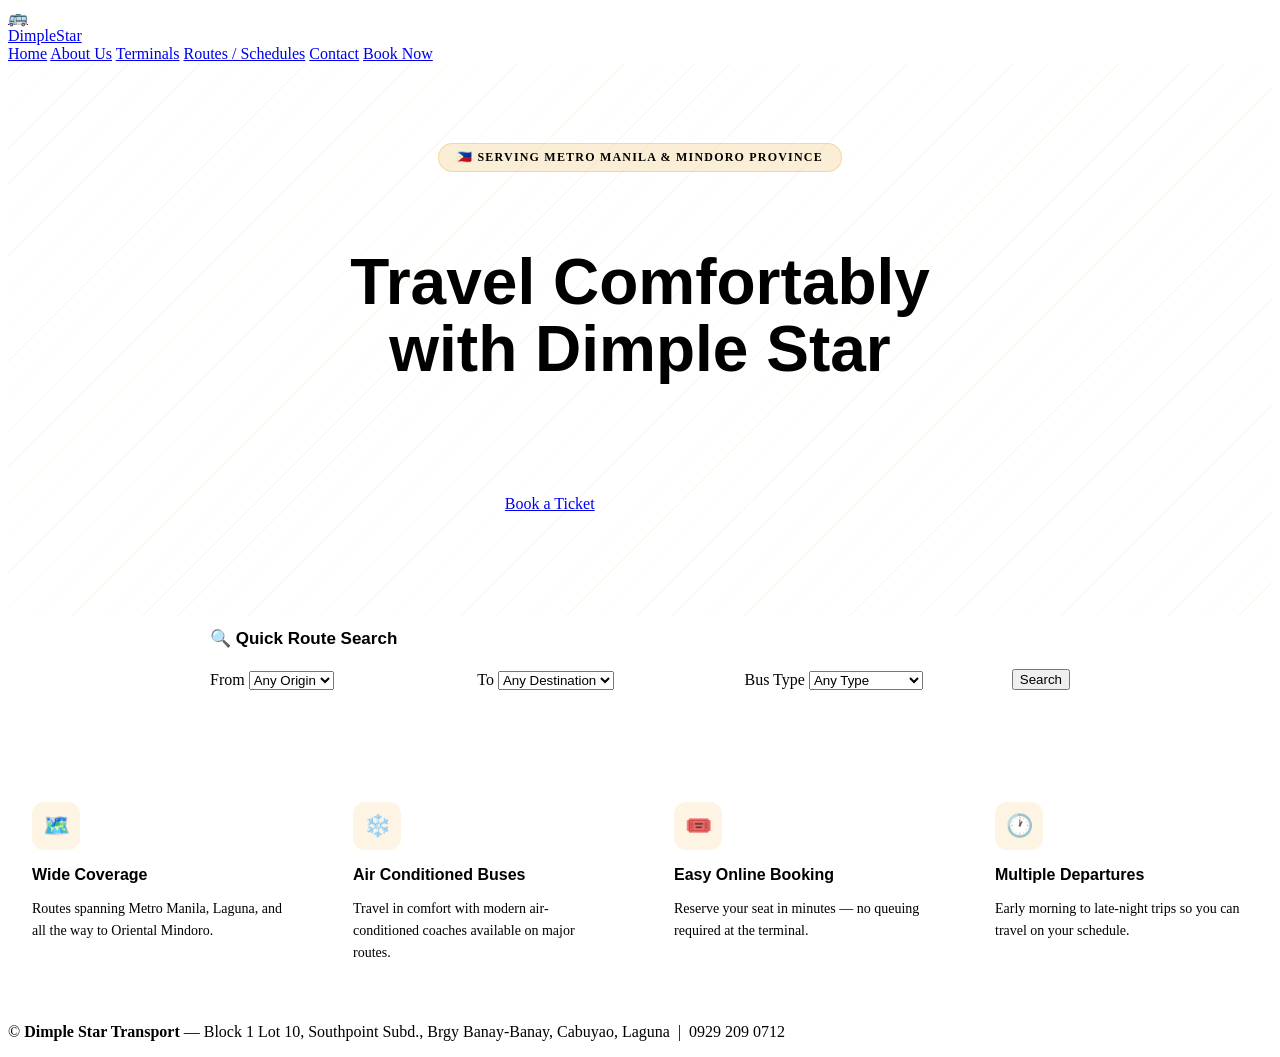
==== index.html @ 9d437df9 "redid the whole thing" ====
<!DOCTYPE html>
<html lang="en">
<head>
  <meta charset="UTF-8" />
  <meta name="viewport" content="width=device-width, initial-scale=1.0" />
  <title>Dimple Star Transport</title>
  <link rel="stylesheet" href="style.css" />
  <style>
    .hero {
      background: var(--navy);
      color: var(--white);
      padding: 80px 40px 90px;
      position: relative;
      overflow: hidden;
      text-align: center;
    }
    .hero::before {
      content: '';
      position: absolute; inset: 0;
      background: repeating-linear-gradient(
        -45deg, transparent 0, transparent 24px,
        rgba(232,160,32,.07) 24px, rgba(232,160,32,.07) 25px
      );
    }
    .hero-badge {
      display: inline-block;
      background: rgba(232,160,32,.18);
      color: var(--gold-lt);
      font-size: 12px;
      font-weight: 600;
      letter-spacing: .1em;
      text-transform: uppercase;
      padding: 6px 18px;
      border-radius: 20px;
      margin-bottom: 24px;
      border: 1px solid rgba(232,160,32,.3);
      position: relative;
    }
    .hero h1 {
      font-family: 'Syne', sans-serif;
      font-size: clamp(36px, 6vw, 64px);
      font-weight: 800;
      line-height: 1.05;
      margin-bottom: 20px;
      position: relative;
    }
    .hero h1 .gold { color: var(--gold-lt); }
    .hero p {
      font-size: 18px;
      color: rgba(255,255,255,.65);
      max-width: 520px;
      margin: 0 auto 36px;
      position: relative;
    }
    .hero-actions { display: flex; gap: 14px; justify-content: center; flex-wrap: wrap; position: relative; }

    .quick-search {
      background: var(--white);
      border-radius: 16px;
      box-shadow: var(--shadow);
      padding: 36px 40px;
      max-width: 860px;
      margin: -40px auto 0;
      position: relative;
      z-index: 10;
    }
    .quick-search h2 {
      font-family: 'Syne', sans-serif;
      font-size: 17px;
      font-weight: 700;
      color: var(--navy);
      margin-bottom: 20px;
    }
    .qs-grid { display: grid; grid-template-columns: 1fr 1fr 1fr auto; gap: 14px; align-items: end; }
    @media (max-width: 700px) { .qs-grid { grid-template-columns: 1fr 1fr; } }

    .features { display: grid; grid-template-columns: repeat(auto-fit, minmax(220px, 1fr)); gap: 20px; margin-top: 48px; }
    .feature-card {
      background: var(--white);
      border-radius: 14px;
      padding: 28px 24px;
      box-shadow: var(--shadow);
      border-top: 4px solid var(--gold);
    }
    .feature-icon {
      width: 48px; height: 48px;
      background: rgba(232,160,32,.12);
      border-radius: 12px;
      display: flex; align-items: center; justify-content: center;
      font-size: 22px;
      margin-bottom: 16px;
    }
    .feature-card h3 { font-family: 'Syne', sans-serif; font-weight: 700; font-size: 16px; color: var(--navy); margin-bottom: 8px; }
    .feature-card p { font-size: 14px; color: var(--gray); line-height: 1.6; }

    /* Quick search results */
    #search-results { margin-top: 24px; display: none; }
    #results-table-wrap { overflow-x: auto; border-radius: 10px; border: 1px solid #EAEDF3; }
    .no-results { text-align: center; color: var(--gray); padding: 32px; font-size: 15px; }
  </style>
</head>
<body>

<!-- HEADER -->
<header class="site-header">
  <a href="index.html" class="brand">
    <div class="brand-icon">🚌</div>
    <div class="brand-name">Dimple<span>Star</span></div>
  </a>
  <nav>
    <a href="index.html" class="active">Home</a>
    <a href="about.html">About Us</a>
    <a href="terminal.html">Terminals</a>
    <a href="routeschedule.html">Routes / Schedules</a>
    <a href="contact.html">Contact</a>
    <a href="book.html" class="book-btn">Book Now</a>
  </nav>
  <div class="nav-auth" id="nav-auth"></div>
</header>

<!-- HERO -->
<section class="hero">
  <div class="hero-badge">🇵🇭 Serving Metro Manila &amp; Mindoro Province</div>
  <h1>Travel Comfortably<br/>with <span class="gold">Dimple Star</span></h1>
  <p>Reliable bus transport connecting Metro Manila to Oriental Mindoro since 1993.</p>
  <div class="hero-actions">
    <a href="book.html" class="btn btn-primary" style="font-size:16px;padding:14px 36px;">Book a Ticket</a>
    <a href="routeschedule.html" class="btn btn-outline" style="color:#fff;border-color:rgba(255,255,255,.4);font-size:16px;padding:14px 32px;">View Schedules</a>
  </div>
</section>

<!-- QUICK SEARCH -->
<div class="main-content" style="padding-top:0;">
  <div class="quick-search">
    <h2>🔍 Quick Route Search</h2>
    <div class="qs-grid">
      <div class="field">
        <label>From</label>
        <select id="qs-origin">
          <option value="">Any Origin</option>
        </select>
      </div>
      <div class="field">
        <label>To</label>
        <select id="qs-dest">
          <option value="">Any Destination</option>
        </select>
      </div>
      <div class="field">
        <label>Bus Type</label>
        <select id="qs-type">
          <option value="">Any Type</option>
          <option>Air Conditioned</option>
          <option>Ordinary</option>
        </select>
      </div>
      <div class="field">
        <button class="btn btn-primary" onclick="doSearch()" style="white-space:nowrap;">Search</button>
      </div>
    </div>

    <div id="search-results">
      <div id="results-table-wrap"></div>
    </div>
  </div>

  <!-- FEATURES -->
  <div class="features">
    <div class="feature-card">
      <div class="feature-icon">🗺️</div>
      <h3>Wide Coverage</h3>
      <p>Routes spanning Metro Manila, Laguna, and all the way to Oriental Mindoro.</p>
    </div>
    <div class="feature-card">
      <div class="feature-icon">❄️</div>
      <h3>Air Conditioned Buses</h3>
      <p>Travel in comfort with modern air-conditioned coaches available on major routes.</p>
    </div>
    <div class="feature-card">
      <div class="feature-icon">🎟️</div>
      <h3>Easy Online Booking</h3>
      <p>Reserve your seat in minutes — no queuing required at the terminal.</p>
    </div>
    <div class="feature-card">
      <div class="feature-icon">🕐</div>
      <h3>Multiple Departures</h3>
      <p>Early morning to late-night trips so you can travel on your schedule.</p>
    </div>
  </div>
</div>

<!-- FOOTER -->
<footer class="site-footer">
  <p>&copy; <strong>Dimple Star Transport</strong> — Block 1 Lot 10, Southpoint Subd., Brgy Banay-Banay, Cabuyao, Laguna &nbsp;|&nbsp; 0929 209 0712</p>
</footer>

<script src="data.js"></script>
<script>
  // Populate dropdowns from route data
  const origins = [...new Set(ROUTES.map(r => r.origin))].sort();
  const dests   = [...new Set(ROUTES.map(r => r.destination))].sort();
  const oSel = document.getElementById('qs-origin');
  const dSel = document.getElementById('qs-dest');
  origins.forEach(o => { const opt = document.createElement('option'); opt.value = opt.textContent = o; oSel.appendChild(opt); });
  dests.forEach(d => { const opt = document.createElement('option'); opt.value = opt.textContent = d; dSel.appendChild(opt); });

  function doSearch() {
    const origin = document.getElementById('qs-origin').value;
    const dest   = document.getElementById('qs-dest').value;
    const type   = document.getElementById('qs-type').value;

    let results = ROUTES.filter(r => {
      if (origin && r.origin.trim() !== origin.trim()) return false;
      if (dest   && r.destination !== dest) return false;
      if (type   && r.bustype !== type) return false;
      return true;
    });

    const wrap = document.getElementById('results-table-wrap');
    const section = document.getElementById('search-results');
    section.style.display = 'block';

    if (!results.length) {
      wrap.innerHTML = '<p class="no-results">No routes found matching your criteria. Try different options.</p>';
      return;
    }

    let html = `<table class="data-table">
      <thead><tr><th>Origin</th><th>Destination</th><th>Time</th><th>Bus Type</th><th>Price</th><th></th></tr></thead><tbody>`;
    results.forEach(r => {
      const badge = r.bustype === 'Air Conditioned' ? 'badge-ac' : 'badge-ord';
      html += `<tr>
        <td>${r.origin}</td>
        <td>${r.destination}</td>
        <td><strong>${r.time}</strong></td>
        <td><span class="badge ${badge}">${r.bustype}</span></td>
        <td><span class="badge badge-price">₱${r.price}</span></td>
        <td><a href="book.html?busid=${r.busid}" class="btn btn-primary" style="padding:6px 16px;font-size:13px;">Book</a></td>
      </tr>`;
    });
    html += '</tbody></table>';
    wrap.innerHTML = html;
  }

  renderNavAuth();
</script>
</body>
</html>
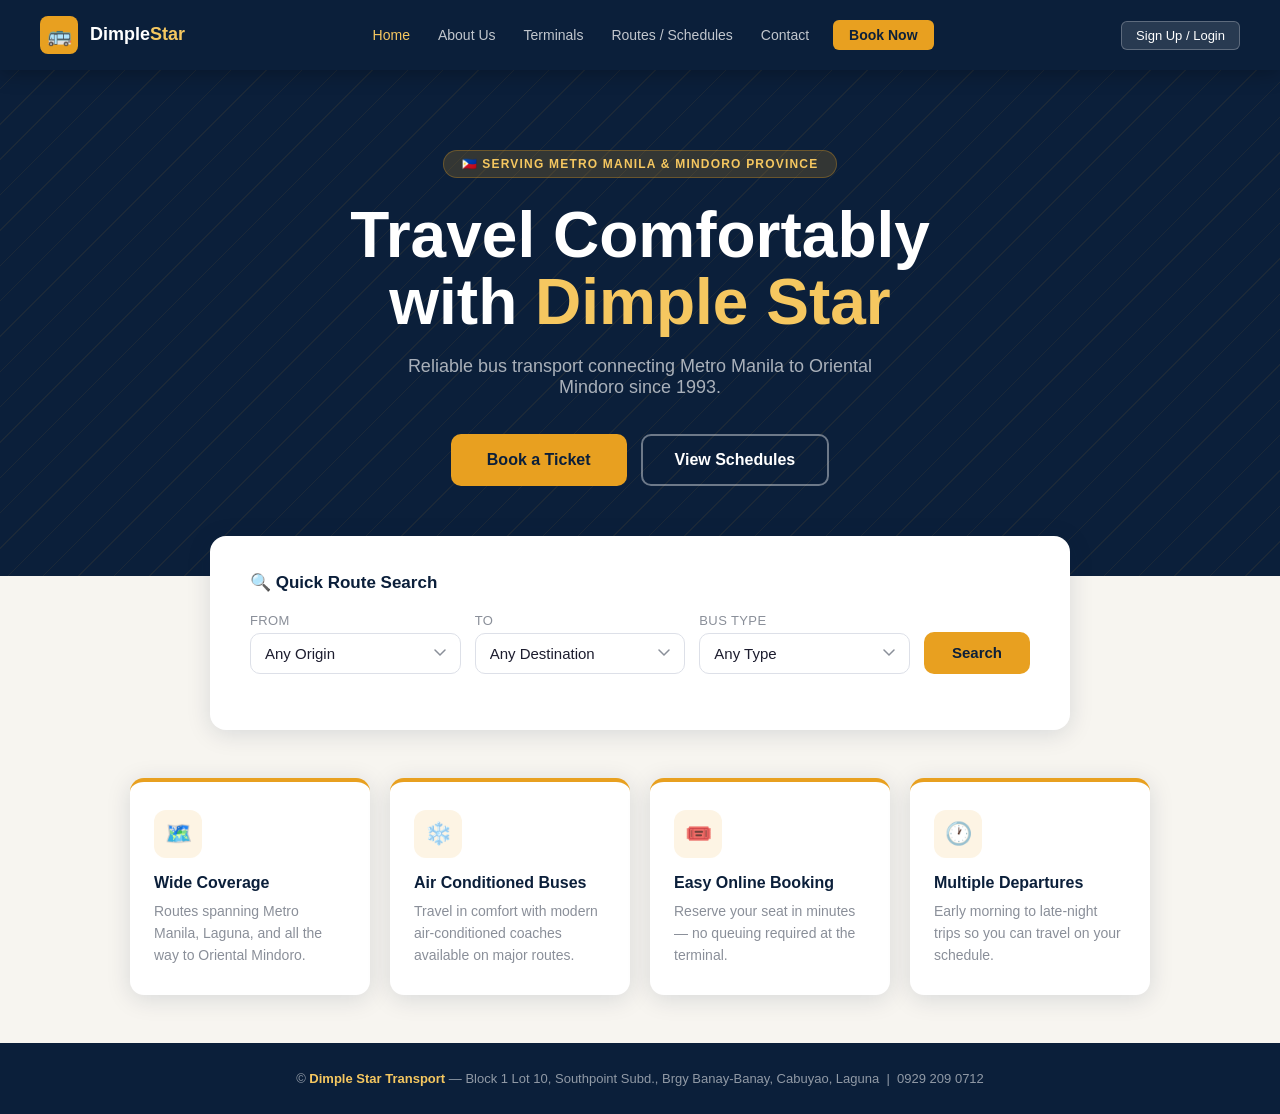
==== commit 29e82db7: "fixed UI" ====
--- a/index.html
+++ b/index.html
@@ -21,6 +21,7 @@
         -45deg, transparent 0, transparent 24px,
         rgba(232,160,32,.07) 24px, rgba(232,160,32,.07) 25px
       );
+      pointer-events: none;
     }
     .hero-badge {
       display: inline-block;
@@ -38,7 +39,7 @@
     }
     .hero h1 {
       font-family: 'Syne', sans-serif;
-      font-size: clamp(36px, 6vw, 64px);
+      font-size: clamp(32px, 6vw, 64px);
       font-weight: 800;
       line-height: 1.05;
       margin-bottom: 20px;
@@ -52,8 +53,12 @@
       margin: 0 auto 36px;
       position: relative;
     }
-    .hero-actions { display: flex; gap: 14px; justify-content: center; flex-wrap: wrap; position: relative; }
-
+    .hero-actions {
+      display: flex; gap: 14px; justify-content: center;
+      flex-wrap: wrap; position: relative;
+    }
+
+    /* Quick search floats up, overlapping the hero bottom */
     .quick-search {
       background: var(--white);
       border-radius: 16px;
@@ -71,10 +76,19 @@
       color: var(--navy);
       margin-bottom: 20px;
     }
-    .qs-grid { display: grid; grid-template-columns: 1fr 1fr 1fr auto; gap: 14px; align-items: end; }
-    @media (max-width: 700px) { .qs-grid { grid-template-columns: 1fr 1fr; } }
-
-    .features { display: grid; grid-template-columns: repeat(auto-fit, minmax(220px, 1fr)); gap: 20px; margin-top: 48px; }
+    .qs-grid {
+      display: grid;
+      grid-template-columns: 1fr 1fr 1fr auto;
+      gap: 14px;
+      align-items: end;
+    }
+
+    .features {
+      display: grid;
+      grid-template-columns: repeat(auto-fit, minmax(220px, 1fr));
+      gap: 20px;
+      margin-top: 48px;
+    }
     .feature-card {
       background: var(--white);
       border-radius: 14px;
@@ -90,13 +104,33 @@
       font-size: 22px;
       margin-bottom: 16px;
     }
-    .feature-card h3 { font-family: 'Syne', sans-serif; font-weight: 700; font-size: 16px; color: var(--navy); margin-bottom: 8px; }
+    .feature-card h3 {
+      font-family: 'Syne', sans-serif;
+      font-weight: 700;
+      font-size: 16px;
+      color: var(--navy);
+      margin-bottom: 8px;
+    }
     .feature-card p { font-size: 14px; color: var(--gray); line-height: 1.6; }
 
-    /* Quick search results */
     #search-results { margin-top: 24px; display: none; }
     #results-table-wrap { overflow-x: auto; border-radius: 10px; border: 1px solid #EAEDF3; }
     .no-results { text-align: center; color: var(--gray); padding: 32px; font-size: 15px; }
+
+    /* ---- responsive ---- */
+    @media (max-width: 700px) {
+      .hero { padding: 60px 20px 70px; }
+      .qs-grid { grid-template-columns: 1fr 1fr; }
+      .qs-grid .field:nth-child(3),
+      .qs-grid .field:nth-child(4) { grid-column: span 1; }
+      .quick-search { padding: 24px 20px; margin: -28px 14px 0; }
+    }
+    @media (max-width: 480px) {
+      .hero { padding: 48px 14px 60px; }
+      .qs-grid { grid-template-columns: 1fr; }
+      .quick-search { margin: -20px 10px 0; }
+      .hero-actions .btn { width: 100%; max-width: 300px; }
+    }
   </style>
 </head>
 <body>
@@ -116,7 +150,18 @@
     <a href="book.html" class="book-btn">Book Now</a>
   </nav>
   <div class="nav-auth" id="nav-auth"></div>
+  <button class="hamburger" id="hamburger" aria-label="Toggle menu" onclick="toggleMenu()">
+    <span></span><span></span><span></span>
+  </button>
 </header>
+<nav class="mobile-nav" id="mobile-nav">
+  <a href="index.html" class="active">Home</a>
+  <a href="about.html">About Us</a>
+  <a href="terminal.html">Terminals</a>
+  <a href="routeschedule.html">Routes / Schedules</a>
+  <a href="contact.html">Contact</a>
+  <a href="book.html" class="book-btn">Book Now</a>
+</nav>
 
 <!-- HERO -->
 <section class="hero">
@@ -244,5 +289,14 @@
 
   renderNavAuth();
 </script>
+
+<script>
+function toggleMenu() {
+  var hb = document.getElementById('hamburger');
+  var mn = document.getElementById('mobile-nav');
+  if (hb) hb.classList.toggle('open');
+  if (mn) mn.classList.toggle('open');
+}
+</script>
 </body>
 </html>
--- a/style.css
+++ b/style.css
@@ -0,0 +1,412 @@
+/* ===== Dimple Star Transport — Global Styles ===== */
+@import url('https://fonts.googleapis.com/css2?family=Syne:wght@400;600;700;800&family=DM+Sans:wght@300;400;500&display=swap');
+
+:root {
+  --gold:    #E8A020;
+  --gold-lt: #F5C760;
+  --gold-dk: #B87A10;
+  --navy:    #0B1F3A;
+  --navy-md: #152D52;
+  --navy-lt: #1E3F6E;
+  --white:   #FFFFFF;
+  --off:     #F7F5F0;
+  --gray:    #8A8F99;
+  --text:    #1C1C2E;
+  --radius:  10px;
+  --shadow:  0 4px 24px rgba(11,31,58,.13);
+  --header-h: 70px;
+}
+
+*, *::before, *::after { box-sizing: border-box; margin: 0; padding: 0; }
+
+html { scroll-behavior: smooth; }
+
+body {
+  font-family: 'DM Sans', sans-serif;
+  background: var(--off);
+  color: var(--text);
+  min-height: 100vh;
+  display: flex;
+  flex-direction: column;
+}
+
+/* ================================================================
+   HEADER
+   ================================================================ */
+.site-header {
+  background: var(--navy);
+  color: var(--white);
+  padding: 0 40px;
+  display: flex;
+  align-items: center;
+  justify-content: space-between;
+  height: var(--header-h);
+  position: sticky;
+  top: 0;
+  z-index: 100;
+  box-shadow: 0 2px 20px rgba(0,0,0,.3);
+}
+
+.site-header .brand {
+  display: flex;
+  align-items: center;
+  gap: 12px;
+  text-decoration: none;
+  flex-shrink: 0;
+}
+.site-header .brand-icon {
+  width: 38px; height: 38px;
+  background: var(--gold);
+  border-radius: 8px;
+  display: flex; align-items: center; justify-content: center;
+  font-size: 20px;
+}
+.site-header .brand-name {
+  font-family: 'Syne', sans-serif;
+  font-weight: 700;
+  font-size: 18px;
+  color: var(--white);
+  line-height: 1.1;
+}
+.site-header .brand-name span { color: var(--gold-lt); }
+
+/* ================================================================
+   NAV (desktop)
+   ================================================================ */
+nav {
+  display: flex;
+  align-items: center;
+  gap: 4px;
+}
+nav a {
+  color: rgba(255,255,255,.75);
+  text-decoration: none;
+  font-size: 14px;
+  font-weight: 400;
+  padding: 6px 12px;
+  border-radius: 6px;
+  transition: color .2s, background .2s;
+  white-space: nowrap;
+}
+nav a:hover { color: var(--white); background: rgba(255,255,255,.1); }
+nav a.active { color: var(--gold-lt); font-weight: 500; }
+nav a.book-btn {
+  background: var(--gold);
+  color: var(--navy);
+  font-weight: 600;
+  padding: 7px 16px;
+  margin-left: 8px;
+}
+nav a.book-btn:hover { background: var(--gold-lt); color: var(--navy); }
+
+/* ================================================================
+   AUTH AREA (right side of header)
+   ================================================================ */
+.nav-auth {
+  display: flex;
+  align-items: center;
+  gap: 10px;
+  flex-shrink: 0;
+  margin-left: 12px;
+}
+.nav-welcome { color: rgba(255,255,255,.8); font-size: 13px; white-space: nowrap; }
+.nav-link-btn {
+  background: rgba(255,255,255,.12);
+  color: var(--white) !important;
+  border: 1px solid rgba(255,255,255,.25);
+  border-radius: 6px;
+  padding: 6px 14px;
+  font-size: 13px;
+  text-decoration: none;
+  transition: background .2s;
+  white-space: nowrap;
+}
+.nav-link-btn:hover { background: rgba(255,255,255,.22) !important; }
+
+/* ================================================================
+   HAMBURGER (mobile only)
+   ================================================================ */
+.hamburger {
+  display: none;
+  flex-direction: column;
+  justify-content: center;
+  gap: 5px;
+  width: 36px; height: 36px;
+  background: none;
+  border: none;
+  cursor: pointer;
+  padding: 4px;
+  border-radius: 6px;
+  transition: background .2s;
+  flex-shrink: 0;
+}
+.hamburger:hover { background: rgba(255,255,255,.1); }
+.hamburger span {
+  display: block;
+  width: 22px; height: 2px;
+  background: var(--white);
+  border-radius: 2px;
+  transition: transform .3s, opacity .3s;
+}
+/* X state */
+.hamburger.open span:nth-child(1) { transform: translateY(7px) rotate(45deg); }
+.hamburger.open span:nth-child(2) { opacity: 0; }
+.hamburger.open span:nth-child(3) { transform: translateY(-7px) rotate(-45deg); }
+
+/* Mobile nav drawer */
+.mobile-nav {
+  display: none;
+  flex-direction: column;
+  background: var(--navy-md);
+  padding: 8px 0 16px;
+  box-shadow: 0 8px 24px rgba(0,0,0,.3);
+}
+.mobile-nav.open { display: flex; }
+.mobile-nav a {
+  color: rgba(255,255,255,.8);
+  text-decoration: none;
+  font-size: 15px;
+  padding: 12px 24px;
+  transition: background .2s, color .2s;
+  border-bottom: 1px solid rgba(255,255,255,.06);
+}
+.mobile-nav a:last-child { border-bottom: none; }
+.mobile-nav a:hover, .mobile-nav a.active { background: rgba(255,255,255,.08); color: var(--gold-lt); }
+.mobile-nav a.book-btn {
+  background: var(--gold);
+  color: var(--navy);
+  font-weight: 600;
+  margin: 10px 16px 0;
+  border-radius: 8px;
+  text-align: center;
+  border-bottom: none;
+}
+.mobile-nav a.book-btn:hover { background: var(--gold-lt); }
+
+/* ================================================================
+   PAGE HERO
+   ================================================================ */
+.page-hero {
+  background: var(--navy);
+  color: var(--white);
+  padding: 60px 40px 50px;
+  position: relative;
+  overflow: hidden;
+}
+.page-hero::before {
+  content: '';
+  position: absolute; inset: 0;
+  background: repeating-linear-gradient(
+    -45deg,
+    transparent 0, transparent 24px,
+    rgba(232,160,32,.06) 24px, rgba(232,160,32,.06) 25px
+  );
+  pointer-events: none;
+}
+.page-hero h1 {
+  font-family: 'Syne', sans-serif;
+  font-size: clamp(28px, 4vw, 46px);
+  font-weight: 800;
+  position: relative;
+}
+.page-hero h1 .accent { color: var(--gold-lt); }
+.page-hero p {
+  color: rgba(255,255,255,.65);
+  margin-top: 10px;
+  font-size: 16px;
+  position: relative;
+  max-width: 560px;
+}
+
+/* ================================================================
+   MAIN CONTENT
+   ================================================================ */
+.main-content {
+  flex: 1;
+  padding: 48px 40px;
+  max-width: 1100px;
+  width: 100%;
+  margin: 0 auto;
+}
+
+/* ================================================================
+   CARDS
+   ================================================================ */
+.card {
+  background: var(--white);
+  border-radius: 14px;
+  box-shadow: var(--shadow);
+  padding: 32px;
+}
+.card h2 {
+  font-family: 'Syne', sans-serif;
+  font-size: 20px;
+  font-weight: 700;
+  margin-bottom: 20px;
+  color: var(--navy);
+}
+.card h3 {
+  font-family: 'Syne', sans-serif;
+  font-size: 16px;
+  font-weight: 600;
+  color: var(--navy);
+  margin-bottom: 8px;
+}
+
+/* ================================================================
+   FOOTER
+   ================================================================ */
+.site-footer {
+  background: var(--navy);
+  color: rgba(255,255,255,.55);
+  text-align: center;
+  padding: 28px 40px;
+  font-size: 13px;
+  margin-top: auto;
+}
+.site-footer strong { color: var(--gold-lt); }
+
+/* ================================================================
+   FORM ELEMENTS
+   ================================================================ */
+label {
+  font-size: 13px;
+  font-weight: 500;
+  color: var(--gray);
+  display: block;
+  margin-bottom: 5px;
+  letter-spacing: .03em;
+  text-transform: uppercase;
+}
+input[type=text], input[type=email], input[type=password],
+input[type=number], input[type=date], select, textarea {
+  width: 100%;
+  padding: 11px 14px;
+  border: 1.5px solid #DDE0E8;
+  border-radius: var(--radius);
+  font-family: 'DM Sans', sans-serif;
+  font-size: 15px;
+  color: var(--text);
+  background: var(--white);
+  transition: border-color .2s, box-shadow .2s;
+  outline: none;
+  appearance: none;
+  -webkit-appearance: none;
+}
+input:focus, select:focus, textarea:focus {
+  border-color: var(--gold);
+  box-shadow: 0 0 0 3px rgba(232,160,32,.15);
+}
+select {
+  background-image: url("data:image/svg+xml,%3Csvg xmlns='http://www.w3.org/2000/svg' width='12' height='8' viewBox='0 0 12 8'%3E%3Cpath d='M1 1l5 5 5-5' stroke='%238A8F99' stroke-width='1.5' fill='none' stroke-linecap='round'/%3E%3C/svg%3E");
+  background-repeat: no-repeat;
+  background-position: right 14px center;
+  padding-right: 36px;
+}
+.field { margin-bottom: 20px; }
+
+/* ================================================================
+   BUTTONS
+   ================================================================ */
+.btn {
+  display: inline-flex;
+  align-items: center;
+  justify-content: center;
+  gap: 8px;
+  padding: 12px 28px;
+  border-radius: var(--radius);
+  font-family: 'DM Sans', sans-serif;
+  font-size: 15px;
+  font-weight: 600;
+  cursor: pointer;
+  border: none;
+  transition: transform .15s, box-shadow .15s, background .2s;
+  text-decoration: none;
+  line-height: 1.2;
+}
+.btn:active { transform: scale(.98); }
+.btn-primary { background: var(--gold); color: var(--navy); }
+.btn-primary:hover { background: var(--gold-lt); box-shadow: 0 6px 20px rgba(232,160,32,.35); }
+.btn-outline { background: transparent; color: var(--navy); border: 2px solid var(--navy); }
+.btn-outline:hover { background: var(--navy); color: var(--white); }
+.btn-navy { background: var(--navy); color: var(--white); }
+.btn-navy:hover { background: var(--navy-lt); }
+.btn-full { width: 100%; }
+
+/* ================================================================
+   ALERTS
+   ================================================================ */
+.alert {
+  padding: 12px 16px;
+  border-radius: 8px;
+  font-size: 14px;
+  margin-bottom: 16px;
+  display: none;
+}
+.alert.show { display: block; }
+.alert-error   { background: #FEE8E8; color: #C0392B; border-left: 4px solid #C0392B; }
+.alert-success { background: #E8F8F0; color: #1A8C52; border-left: 4px solid #1A8C52; }
+
+/* ================================================================
+   TABLE
+   ================================================================ */
+.data-table { width: 100%; border-collapse: collapse; font-size: 14px; }
+.data-table th {
+  background: var(--navy);
+  color: var(--gold-lt);
+  font-family: 'Syne', sans-serif;
+  font-weight: 600;
+  font-size: 12px;
+  letter-spacing: .05em;
+  text-transform: uppercase;
+  padding: 12px 16px;
+  text-align: left;
+}
+.data-table td {
+  padding: 12px 16px;
+  border-bottom: 1px solid #EAEDF3;
+  color: var(--text);
+  vertical-align: middle;
+}
+.data-table tr:last-child td { border-bottom: none; }
+.data-table tr:hover td { background: #F9F8F5; }
+.data-table .badge {
+  display: inline-block;
+  padding: 3px 10px;
+  border-radius: 20px;
+  font-size: 12px;
+  font-weight: 500;
+}
+.badge-ac    { background: #E8F0FE; color: #2A56C6; }
+.badge-ord   { background: #FEF3E2; color: #B06000; }
+.badge-price { background: #E8F8F0; color: #1A8C52; font-weight: 600; }
+
+/* ================================================================
+   RESPONSIVE — BREAKPOINTS
+   ================================================================ */
+
+/* Tablet: hide desktop nav, show hamburger */
+@media (max-width: 900px) {
+  nav { display: none; }
+  .hamburger { display: flex; }
+  .site-header { padding: 0 20px; gap: 12px; }
+  .nav-auth { margin-left: auto; }
+}
+
+/* Small tablets / large phones */
+@media (max-width: 768px) {
+  .site-header { padding: 0 16px; }
+  .main-content { padding: 28px 20px; }
+  .page-hero { padding: 40px 20px 32px; }
+  .site-footer { padding: 24px 20px; }
+  .card { padding: 24px 20px; }
+}
+
+/* Mobile */
+@media (max-width: 480px) {
+  .site-header { padding: 0 14px; }
+  .main-content { padding: 20px 14px; }
+  .page-hero { padding: 32px 14px 24px; }
+  .card { padding: 20px 16px; }
+  .btn { padding: 11px 20px; font-size: 14px; }
+}
